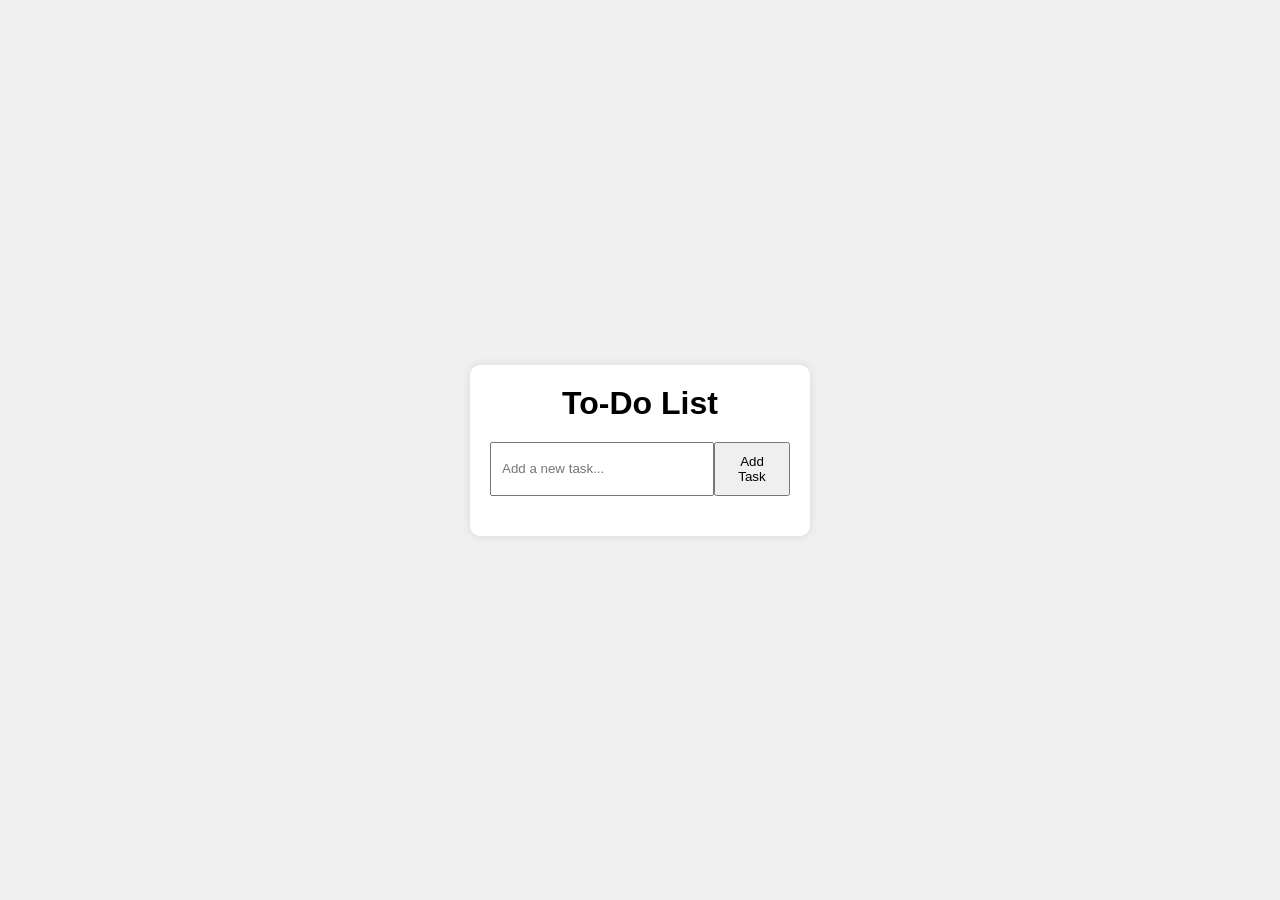
==== index.html @ aa2ca5fa "Initial commit" ====
<!DOCTYPE html>
<html lang="en">

<head>
    <meta charset="UTF-8">
    <meta name="viewport" content="width=device-width, initial-scale=1.0">
    <title>To-Do List App</title>
    <link rel="stylesheet" href="style.css">
</head>

<body>
    <div class="container">
        <h1>To-Do List</h1>
        <div class="input-container">
            <input type="text" id="new-task" placeholder="Add a new task...">
            <button id="add-task-button">Add Task</button>
        </div>
        <ul id="task-list"></ul>
    </div>
    <script src="script.js"></script>
</body>

</html>
---- style.css ----
body {
    font-family: Arial, sans-serif;
    background-color: #f0f0f0;
    display: flex;
    justify-content: center;
    align-items: center;
    height: 100vh;
    margin: 0;
}

.container {
    background-color: #fff;
    padding: 20px;
    border-radius: 10px;
    box-shadow: 0 0 10px rgba(0, 0, 0, 0.1);
    width: 300px;
    text-align: center;
}

h1 {
    margin: 0 0 20px;
}

.input-container {
    display: flex;
    justify-content: space-between;
    margin-bottom: 20px;
}

#new-task {
    width: 70%;
    padding: 10px;
}

#add-task-button {
    padding: 10px;
    cursor: pointer;
}

ul {
    list-style: none;
    padding: 0;
}

li {
    background-color: #f9f9f9;
    padding: 10px;
    margin-bottom: 10px;
    display: flex;
    justify-content: space-between;
    align-items: center;
    border-radius: 5px;
    box-shadow: 0 0 5px rgba(0, 0, 0, 0.1);
}

li.completed {
    text-decoration: line-through;
    color: #888;
}


button.edit,
button.delete {
    margin-left: 5px;
    cursor: pointer;
}
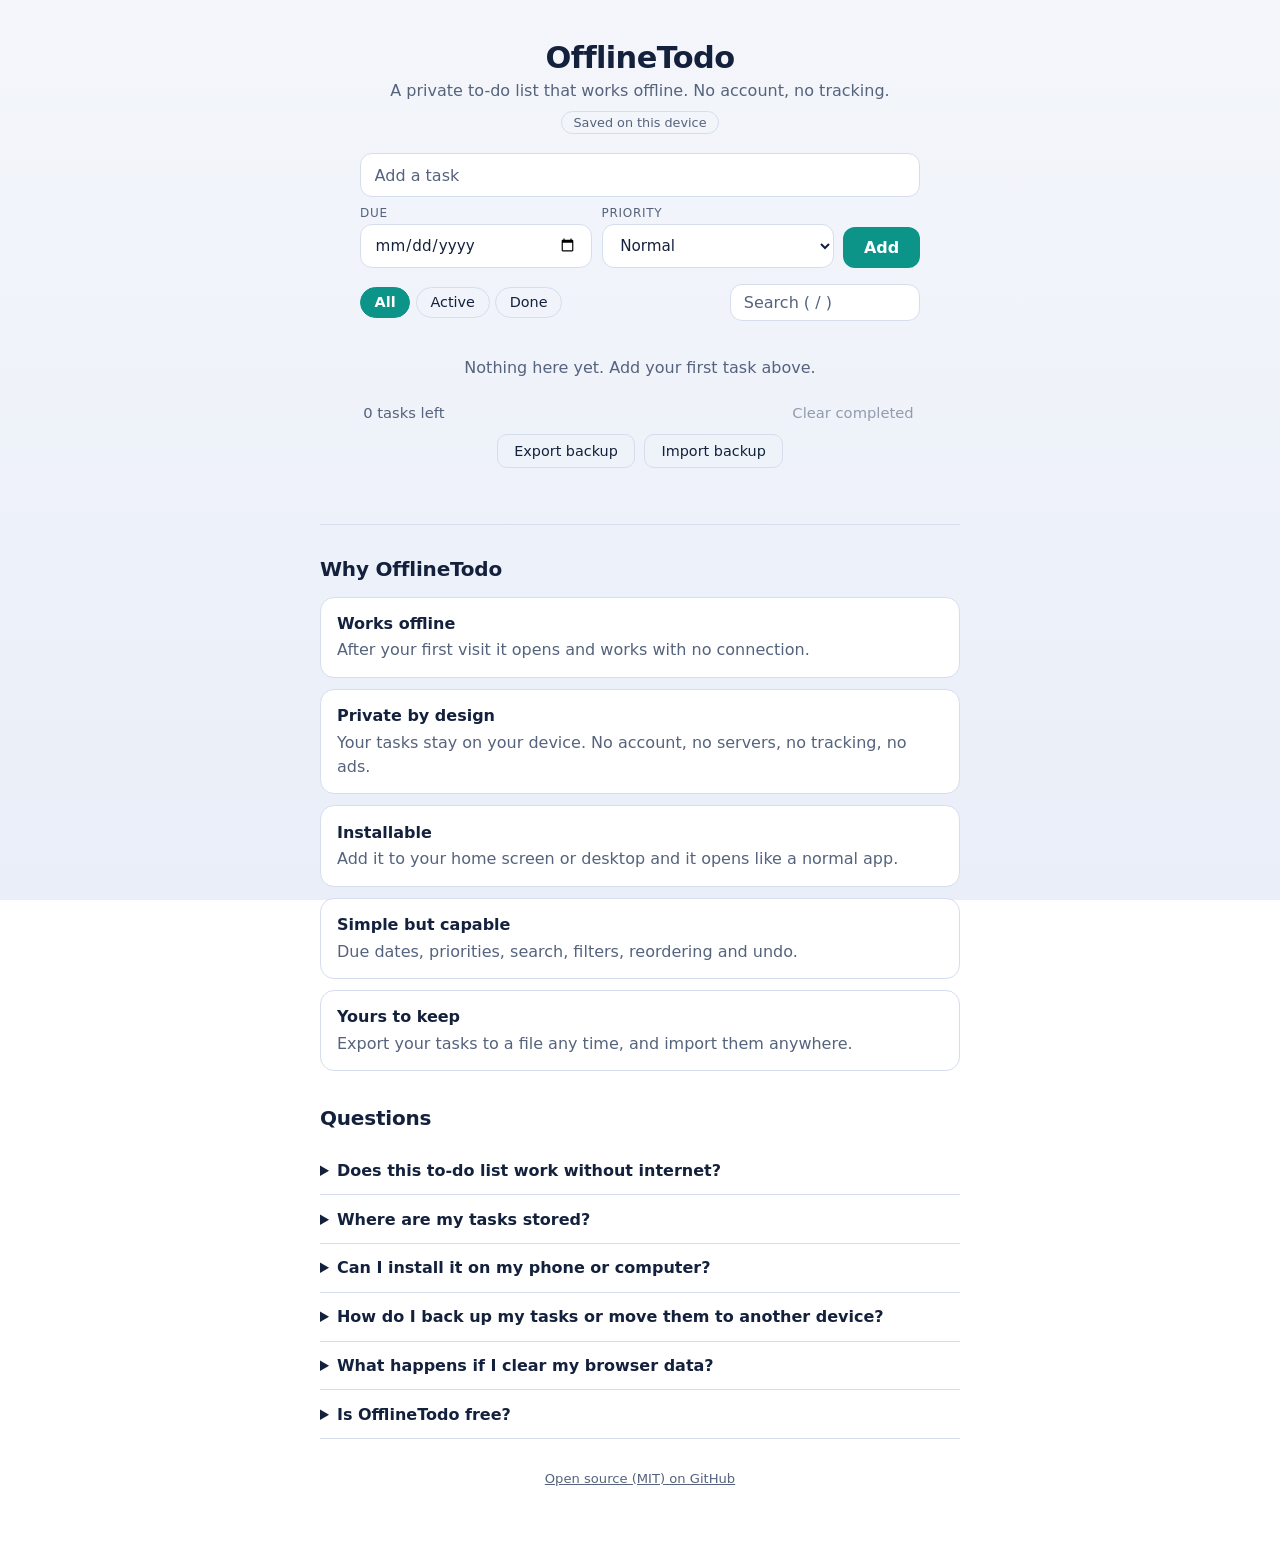
==== commit 439c5966: "Rebuild as OfflineTodo: private offline to-do list with PWA, due dates, priorities, backup; fix edit" ====
--- a/index.html
+++ b/index.html
@@ -4,20 +4,130 @@
 <head>
     <meta charset="UTF-8">
     <meta name="viewport" content="width=device-width, initial-scale=1.0">
-    <title>To-Do List App</title>
+    <title>OfflineTodo: Private To-Do List That Works Offline</title>
+    <meta name="description" content="A free to-do list that works offline and keeps your tasks private on your device. No account, no ads, no tracking. Due dates, priorities, backup and install.">
+    <link rel="canonical" href="https://umar8092.github.io/offlinetodo/">
+    <link rel="icon" href="favicon.svg" type="image/svg+xml">
+    <link rel="apple-touch-icon" href="icons/apple-touch-icon.png">
+    <link rel="manifest" href="manifest.webmanifest">
+    <meta name="theme-color" content="#0f172a">
+    <meta property="og:type" content="website">
+    <meta property="og:site_name" content="OfflineTodo">
+    <meta property="og:locale" content="en_US">
+    <meta property="og:url" content="https://umar8092.github.io/offlinetodo/">
+    <meta property="og:title" content="OfflineTodo: Private To-Do List That Works Offline">
+    <meta property="og:description" content="A free to-do list that works offline and keeps your tasks private on your device. No account, no ads, no tracking.">
+    <meta property="og:image" content="https://umar8092.github.io/offlinetodo/screenshots/social.png">
+    <meta property="og:image:alt" content="OfflineTodo: a private to-do list with tasks, due dates and priorities">
+    <meta name="twitter:card" content="summary_large_image">
+    <script type="application/ld+json">{"@context":"https://schema.org","@type":"WebApplication","name":"OfflineTodo","alternateName":["OfflineTodo Private To-Do List","Offline To-Do List"],"url":"https://umar8092.github.io/offlinetodo/","description":"A free to-do list that works offline and keeps tasks private on your device, with due dates, priorities, search, backup and import.","applicationCategory":"ProductivityApplication","operatingSystem":"Any","browserRequirements":"Requires a modern browser","isAccessibleForFree":true,"keywords":"offline to-do list, private to-do list, to-do list no account, local task list, installable to-do app, task list that works offline","offers":{"@type":"Offer","price":"0","priceCurrency":"USD"},"license":"https://opensource.org/licenses/MIT","author":{"@type":"Person","name":"Muhammad Umar","url":"https://github.com/umar8092"}}</script>
+    <script type="application/ld+json">{"@context":"https://schema.org","@type":"FAQPage","mainEntity":[{"@type":"Question","name":"Does this to-do list work without internet?","acceptedAnswer":{"@type":"Answer","text":"Yes. After the first visit the app is saved in your browser, so it opens and works with no connection. You can add, edit and finish tasks offline."}},{"@type":"Question","name":"Where are my tasks stored?","acceptedAnswer":{"@type":"Answer","text":"Only on your own device, in your browser's local storage. Nothing is sent to a server, and there is no account, no sign-up and no tracking."}},{"@type":"Question","name":"Can I install it on my phone or computer?","acceptedAnswer":{"@type":"Answer","text":"Yes. In Chrome, Edge or Safari, use the browser's install or Add to Home Screen option. It then opens like a normal app and works offline."}},{"@type":"Question","name":"How do I back up my tasks or move them to another device?","acceptedAnswer":{"@type":"Answer","text":"Use Export to save your tasks as a file, then use Import on the other device. Because tasks live only on your device, a backup file is the way to move or protect them."}},{"@type":"Question","name":"What happens if I clear my browser data?","acceptedAnswer":{"@type":"Answer","text":"Your tasks are deleted along with it, because they are stored in the browser. Export a backup now and then to be safe."}},{"@type":"Question","name":"Is OfflineTodo free?","acceptedAnswer":{"@type":"Answer","text":"Yes. It is free and open source under the MIT license, with no ads."}}]}</script>
     <link rel="stylesheet" href="style.css">
 </head>
 
 <body>
-    <div class="container">
-        <h1>To-Do List</h1>
-        <div class="input-container">
-            <input type="text" id="new-task" placeholder="Add a new task...">
-            <button id="add-task-button">Add Task</button>
+    <main class="page">
+        <div class="app">
+            <header>
+                <h1>OfflineTodo</h1>
+                <p class="sub">A private to-do list that works offline. No account, no tracking.</p>
+                <p id="pill" class="pill" role="status" aria-live="polite">Saved on this device</p>
+            </header>
+
+            <p id="storage-warning" class="warning" role="alert" hidden>Your browser is blocking storage, so tasks will not be saved after you close this tab.</p>
+
+            <form id="add-form" class="add" autocomplete="off">
+                <label for="new-text" class="sr-only">New task</label>
+                <input id="new-text" type="text" maxlength="500" placeholder="Add a task" required>
+                <div class="add-row">
+                    <label class="field"><span>Due</span><input id="new-due" type="date"></label>
+                    <label class="field"><span>Priority</span>
+                        <select id="new-priority">
+                            <option value="0">Low</option>
+                            <option value="1" selected>Normal</option>
+                            <option value="2">High</option>
+                        </select>
+                    </label>
+                    <button type="submit" class="primary">Add</button>
+                </div>
+            </form>
+
+            <div class="toolbar">
+                <div id="filters" class="chips" role="group" aria-label="Show tasks">
+                    <button type="button" data-filter="all" aria-pressed="true">All</button>
+                    <button type="button" data-filter="active" aria-pressed="false">Active</button>
+                    <button type="button" data-filter="done" aria-pressed="false">Done</button>
+                </div>
+                <label for="search" class="sr-only">Search tasks</label>
+                <input id="search" type="search" placeholder="Search ( / )">
+            </div>
+
+            <ul id="list" class="list"></ul>
+            <p id="empty" class="empty" hidden></p>
+
+            <div class="summary">
+                <span id="left" aria-live="polite">0 tasks left</span>
+                <button type="button" id="clear-done" class="link">Clear completed</button>
+            </div>
+
+            <div class="backup">
+                <button type="button" id="export">Export backup</button>
+                <button type="button" id="import-btn">Import backup</button>
+                <input id="import-file" type="file" accept="application/json,.json" hidden>
+            </div>
         </div>
-        <ul id="task-list"></ul>
+
+        <section class="info" aria-labelledby="why-title">
+            <h2 id="why-title">Why OfflineTodo</h2>
+            <ul class="uses">
+                <li><strong>Works offline</strong> After your first visit it opens and works with no connection.</li>
+                <li><strong>Private by design</strong> Your tasks stay on your device. No account, no servers, no tracking, no ads.</li>
+                <li><strong>Installable</strong> Add it to your home screen or desktop and it opens like a normal app.</li>
+                <li><strong>Simple but capable</strong> Due dates, priorities, search, filters, reordering and undo.</li>
+                <li><strong>Yours to keep</strong> Export your tasks to a file any time, and import them anywhere.</li>
+            </ul>
+
+            <h2>Questions</h2>
+            <div class="faq">
+                <details>
+                    <summary>Does this to-do list work without internet?</summary>
+                    <p>Yes. After the first visit the app is saved in your browser, so it opens and works with no connection. You can add, edit and finish tasks offline.</p>
+                </details>
+                <details>
+                    <summary>Where are my tasks stored?</summary>
+                    <p>Only on your own device, in your browser's local storage. Nothing is sent to a server, and there is no account, no sign-up and no tracking.</p>
+                </details>
+                <details>
+                    <summary>Can I install it on my phone or computer?</summary>
+                    <p>Yes. In Chrome, Edge or Safari, use the browser's install or Add to Home Screen option. It then opens like a normal app and works offline.</p>
+                </details>
+                <details>
+                    <summary>How do I back up my tasks or move them to another device?</summary>
+                    <p>Use Export to save your tasks as a file, then use Import on the other device. Because tasks live only on your device, a backup file is the way to move or protect them.</p>
+                </details>
+                <details>
+                    <summary>What happens if I clear my browser data?</summary>
+                    <p>Your tasks are deleted along with it, because they are stored in the browser. Export a backup now and then to be safe.</p>
+                </details>
+                <details>
+                    <summary>Is OfflineTodo free?</summary>
+                    <p>Yes. It is free and open source under the MIT license, with no ads.</p>
+                </details>
+            </div>
+        </section>
+
+        <footer>
+            <a href="https://github.com/umar8092/offlinetodo" target="_blank" rel="noopener">Open source (MIT) on GitHub</a>
+        </footer>
+    </main>
+
+    <div id="toast" class="toast" role="status" aria-live="polite" hidden>
+        <span id="toast-text"></span>
+        <button type="button" id="toast-undo" class="link" hidden>Undo</button>
     </div>
+
+    <script src="core.js"></script>
     <script src="script.js"></script>
 </body>
 
-</html>+</html>
--- a/style.css
+++ b/style.css
@@ -1,66 +1,156 @@
+:root {
+    --bg: #0f172a;
+    --bg2: #111c33;
+    --card: rgba(255, 255, 255, .06);
+    --line: rgba(255, 255, 255, .14);
+    --ink: #f1f5f9;
+    --muted: #a5b4c8;
+    --accent: #5eead4;
+    --accent-ink: #062a25;
+    --danger: #fda4af;
+    --warn: #fcd34d;
+    color-scheme: dark;
+}
+
+@media (prefers-color-scheme: light) {
+    :root {
+        --bg: #f4f6fb;
+        --bg2: #e9eef8;
+        --card: #ffffff;
+        --line: #d6dded;
+        --ink: #14213d;
+        --muted: #55637d;
+        --accent: #0d9488;
+        --accent-ink: #ffffff;
+        --danger: #be123c;
+        --warn: #a16207;
+        color-scheme: light;
+    }
+}
+
+* { box-sizing: border-box; }
+
 body {
-    font-family: Arial, sans-serif;
-    background-color: #f0f0f0;
+    margin: 0;
+    min-height: 100vh;
+    padding: clamp(1rem, 4vw, 2.5rem) 1rem 5rem;
     display: flex;
     justify-content: center;
-    align-items: center;
-    height: 100vh;
-    margin: 0;
+    font-family: system-ui, -apple-system, "Segoe UI", Roboto, sans-serif;
+    color: var(--ink);
+    background: linear-gradient(180deg, var(--bg), var(--bg2)) fixed;
+    touch-action: manipulation;
 }
 
-.container {
-    background-color: #fff;
-    padding: 20px;
-    border-radius: 10px;
-    box-shadow: 0 0 10px rgba(0, 0, 0, 0.1);
-    width: 300px;
-    text-align: center;
+.page { width: min(640px, 100%); }
+.app { width: min(560px, 100%); margin: 0 auto; }
+
+header { text-align: center; margin-bottom: 1.2rem; }
+h1 { margin: 0; font-size: 1.9rem; letter-spacing: -.02em; }
+.sub { margin: .35rem 0 .7rem; color: var(--muted); }
+.pill { display: inline-block; margin: 0; padding: .2rem .7rem; border-radius: 999px; font-size: .8rem; border: 1px solid var(--line); color: var(--muted); }
+.pill.ok { color: var(--accent); border-color: var(--accent); }
+
+.sr-only { position: absolute; width: 1px; height: 1px; overflow: hidden; clip: rect(0 0 0 0); white-space: nowrap; }
+
+button, input, select { font: inherit; color: inherit; }
+:focus-visible { outline: 2px solid var(--accent); outline-offset: 2px; }
+
+input[type="text"], input[type="search"], input[type="date"], select {
+    width: 100%;
+    padding: .7rem .85rem;
+    border-radius: 12px;
+    border: 1px solid var(--line);
+    background: var(--card);
 }
+input::placeholder { color: var(--muted); }
 
-h1 {
-    margin: 0 0 20px;
+.warning { padding: .7rem .9rem; border-radius: 12px; border: 1px solid var(--warn); color: var(--warn); font-size: .92rem; }
+
+.add { display: grid; gap: .6rem; margin-bottom: 1rem; }
+.add-row { display: grid; grid-template-columns: 1fr 1fr auto; gap: .6rem; align-items: end; }
+.field { display: grid; gap: .2rem; font-size: .75rem; color: var(--muted); text-transform: uppercase; letter-spacing: .06em; }
+.field input, .field select { text-transform: none; letter-spacing: 0; font-size: .95rem; color: var(--ink); }
+
+button.primary { padding: .7rem 1.3rem; border: 0; border-radius: 12px; background: var(--accent); color: var(--accent-ink); font-weight: 700; cursor: pointer; }
+button.primary:hover { filter: brightness(1.08); }
+
+.toolbar { display: flex; gap: .6rem; align-items: center; margin-bottom: .8rem; }
+.toolbar input { max-width: 190px; margin-left: auto; padding: .5rem .8rem; }
+.chips { display: flex; gap: .35rem; }
+.chips button { padding: .4rem .85rem; border-radius: 999px; border: 1px solid var(--line); background: transparent; cursor: pointer; font-size: .9rem; }
+.chips button[aria-pressed="true"] { background: var(--accent); color: var(--accent-ink); border-color: var(--accent); font-weight: 600; }
+
+.list { margin: 0; padding: 0; list-style: none; display: grid; gap: .5rem; }
+.task {
+    display: grid;
+    grid-template-columns: auto 1fr auto;
+    gap: .7rem;
+    align-items: center;
+    padding: .7rem .8rem;
+    border-radius: 14px;
+    border: 1px solid var(--line);
+    background: var(--card);
+    border-left: 4px solid var(--line);
 }
+.task.p2 { border-left-color: var(--danger); }
+.task.p0 { border-left-color: var(--muted); }
+.task.dragging { opacity: .45; }
+.task input[type="checkbox"] { width: 22px; height: 22px; accent-color: var(--accent); cursor: pointer; }
+.task .body { min-width: 0; }
+.task .text { overflow-wrap: anywhere; }
+.task.done .text { text-decoration: line-through; color: var(--muted); }
+.meta { display: flex; flex-wrap: wrap; gap: .4rem; margin-top: .2rem; font-size: .78rem; }
+.tag { padding: .05rem .5rem; border-radius: 999px; border: 1px solid var(--line); color: var(--muted); }
+.tag.overdue { color: var(--danger); border-color: var(--danger); }
+.tag.today { color: var(--warn); border-color: var(--warn); }
+.tag.high { color: var(--danger); border-color: var(--danger); }
+.task.done .tag { opacity: .6; }
+.edit-input { width: 100%; padding: .4rem .6rem; }
 
-.input-container {
-    display: flex;
-    justify-content: space-between;
-    margin-bottom: 20px;
+.actions { display: flex; gap: .15rem; }
+.actions button { width: 34px; height: 34px; border: 0; border-radius: 8px; background: transparent; color: var(--muted); cursor: pointer; font-size: 1rem; }
+.actions button:hover { background: var(--line); color: var(--ink); }
+.actions button:disabled { opacity: .3; cursor: default; background: transparent; }
+
+.empty { margin: 1.5rem 0; text-align: center; color: var(--muted); }
+
+.summary { display: flex; justify-content: space-between; align-items: center; margin: 1rem .2rem .6rem; color: var(--muted); font-size: .92rem; }
+button.link { border: 0; background: none; color: var(--accent); cursor: pointer; text-decoration: underline; padding: .2rem; }
+button.link:disabled { color: var(--muted); text-decoration: none; cursor: default; opacity: .6; }
+
+.backup { display: flex; justify-content: center; gap: .6rem; margin-top: .6rem; }
+.backup button { padding: .5rem 1rem; border-radius: 10px; border: 1px solid var(--line); background: transparent; cursor: pointer; font-size: .9rem; }
+.backup button:hover { background: var(--card); }
+
+.toast {
+    position: fixed; left: 50%; bottom: 1.2rem; transform: translateX(-50%);
+    display: flex; gap: .8rem; align-items: center;
+    padding: .7rem 1rem; border-radius: 12px;
+    background: var(--ink); color: var(--bg);
+    box-shadow: 0 10px 30px rgba(0, 0, 0, .35);
+    max-width: calc(100% - 2rem);
 }
+.toast[hidden] { display: none; }
+.toast button.link { color: var(--bg); font-weight: 700; }
 
-#new-task {
-    width: 70%;
-    padding: 10px;
+.info { margin-top: 3.5rem; padding-top: 2rem; border-top: 1px solid var(--line); }
+.info h2 { margin: 0 0 1rem; font-size: 1.25rem; letter-spacing: -.01em; }
+.info h2:not(:first-child) { margin-top: 2.2rem; }
+.uses { margin: 0; padding: 0; list-style: none; display: grid; gap: .7rem; }
+.uses li { padding: .9rem 1rem; border-radius: 14px; background: var(--card); border: 1px solid var(--line); color: var(--muted); line-height: 1.5; }
+.uses strong { display: block; color: var(--ink); margin-bottom: .15rem; }
+.faq details { border-bottom: 1px solid var(--line); padding: .9rem 0; }
+.faq summary { cursor: pointer; font-weight: 600; }
+.faq p { margin: .6rem 0 0; color: var(--muted); line-height: 1.6; }
+
+footer { margin-top: 2rem; text-align: center; font-size: .82rem; }
+footer a { color: var(--muted); }
+
+@media (max-width: 440px) {
+    .add-row { grid-template-columns: 1fr 1fr; }
+    .add-row .primary { grid-column: 1 / -1; }
+    .toolbar { flex-wrap: wrap; }
+    .toolbar input { max-width: none; margin-left: 0; flex: 1 1 100%; }
+    .actions button { width: 30px; }
 }
-
-#add-task-button {
-    padding: 10px;
-    cursor: pointer;
-}
-
-ul {
-    list-style: none;
-    padding: 0;
-}
-
-li {
-    background-color: #f9f9f9;
-    padding: 10px;
-    margin-bottom: 10px;
-    display: flex;
-    justify-content: space-between;
-    align-items: center;
-    border-radius: 5px;
-    box-shadow: 0 0 5px rgba(0, 0, 0, 0.1);
-}
-
-li.completed {
-    text-decoration: line-through;
-    color: #888;
-}
-
-
-button.edit,
-button.delete {
-    margin-left: 5px;
-    cursor: pointer;
-}
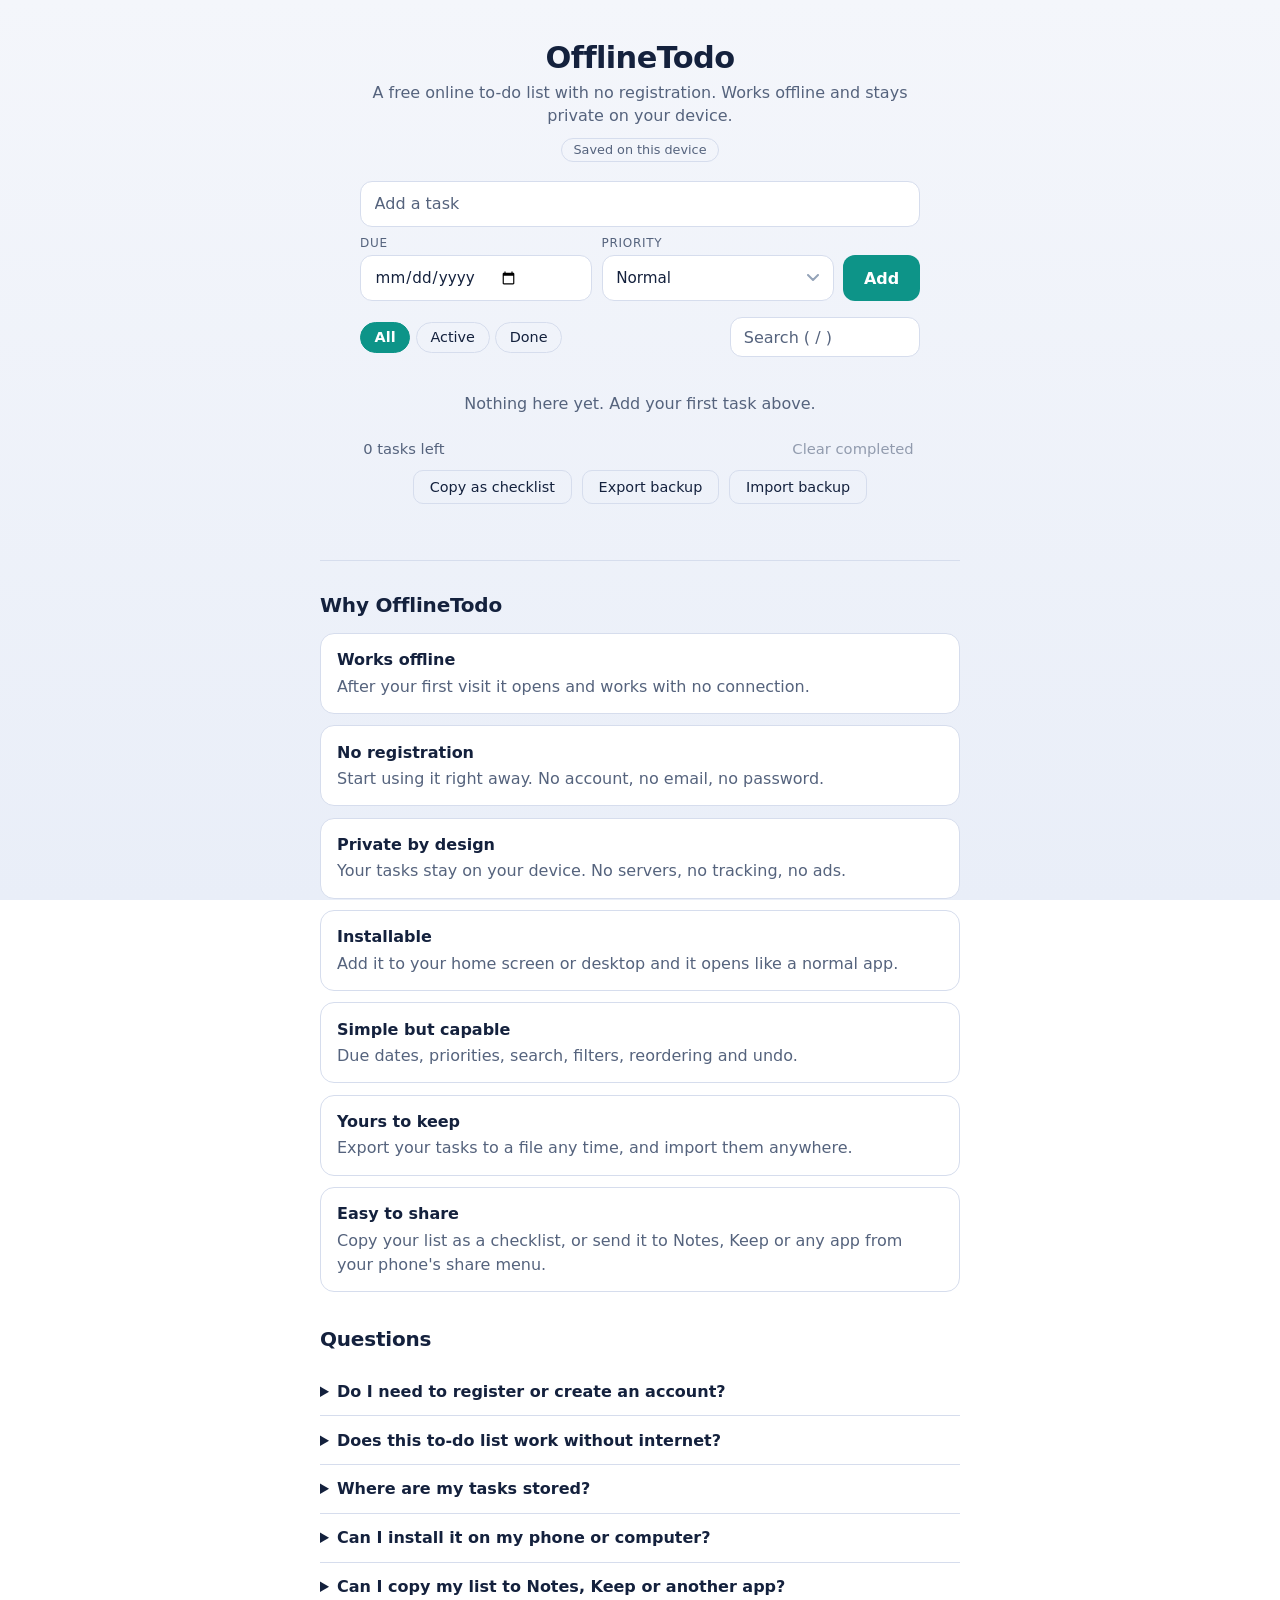
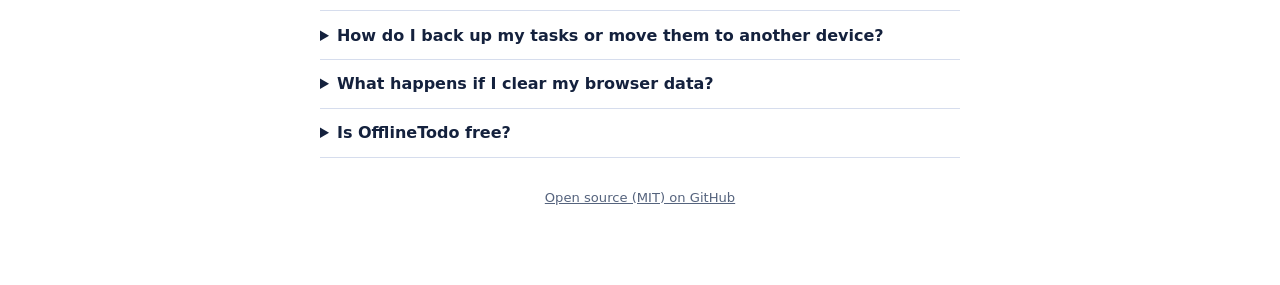
==== commit 06deddd8: "Add Copy as checklist and Share; keyword-focused title, tagline, FAQ and structured data" ====
--- a/index.html
+++ b/index.html
@@ -4,8 +4,8 @@
 <head>
     <meta charset="UTF-8">
     <meta name="viewport" content="width=device-width, initial-scale=1.0">
-    <title>OfflineTodo: Private To-Do List That Works Offline</title>
-    <meta name="description" content="A free to-do list that works offline and keeps your tasks private on your device. No account, no ads, no tracking. Due dates, priorities, backup and install.">
+    <title>Free To-Do List, No Registration, Works Offline | OfflineTodo</title>
+    <meta name="description" content="Free online to-do list with no registration. Works offline and keeps your tasks private on your device. Due dates, priorities, backup and share. No ads.">
     <link rel="canonical" href="https://umar8092.github.io/offlinetodo/">
     <link rel="icon" href="favicon.svg" type="image/svg+xml">
     <link rel="apple-touch-icon" href="icons/apple-touch-icon.png">
@@ -15,13 +15,13 @@
     <meta property="og:site_name" content="OfflineTodo">
     <meta property="og:locale" content="en_US">
     <meta property="og:url" content="https://umar8092.github.io/offlinetodo/">
-    <meta property="og:title" content="OfflineTodo: Private To-Do List That Works Offline">
-    <meta property="og:description" content="A free to-do list that works offline and keeps your tasks private on your device. No account, no ads, no tracking.">
+    <meta property="og:title" content="Free To-Do List, No Registration, Works Offline | OfflineTodo">
+    <meta property="og:description" content="A free online to-do list with no registration. Works offline and keeps your tasks private on your device. No ads, no tracking.">
     <meta property="og:image" content="https://umar8092.github.io/offlinetodo/screenshots/social.png">
     <meta property="og:image:alt" content="OfflineTodo: a private to-do list with tasks, due dates and priorities">
     <meta name="twitter:card" content="summary_large_image">
-    <script type="application/ld+json">{"@context":"https://schema.org","@type":"WebApplication","name":"OfflineTodo","alternateName":["OfflineTodo Private To-Do List","Offline To-Do List"],"url":"https://umar8092.github.io/offlinetodo/","description":"A free to-do list that works offline and keeps tasks private on your device, with due dates, priorities, search, backup and import.","applicationCategory":"ProductivityApplication","operatingSystem":"Any","browserRequirements":"Requires a modern browser","isAccessibleForFree":true,"keywords":"offline to-do list, private to-do list, to-do list no account, local task list, installable to-do app, task list that works offline","offers":{"@type":"Offer","price":"0","priceCurrency":"USD"},"license":"https://opensource.org/licenses/MIT","author":{"@type":"Person","name":"Muhammad Umar","url":"https://github.com/umar8092"}}</script>
-    <script type="application/ld+json">{"@context":"https://schema.org","@type":"FAQPage","mainEntity":[{"@type":"Question","name":"Does this to-do list work without internet?","acceptedAnswer":{"@type":"Answer","text":"Yes. After the first visit the app is saved in your browser, so it opens and works with no connection. You can add, edit and finish tasks offline."}},{"@type":"Question","name":"Where are my tasks stored?","acceptedAnswer":{"@type":"Answer","text":"Only on your own device, in your browser's local storage. Nothing is sent to a server, and there is no account, no sign-up and no tracking."}},{"@type":"Question","name":"Can I install it on my phone or computer?","acceptedAnswer":{"@type":"Answer","text":"Yes. In Chrome, Edge or Safari, use the browser's install or Add to Home Screen option. It then opens like a normal app and works offline."}},{"@type":"Question","name":"How do I back up my tasks or move them to another device?","acceptedAnswer":{"@type":"Answer","text":"Use Export to save your tasks as a file, then use Import on the other device. Because tasks live only on your device, a backup file is the way to move or protect them."}},{"@type":"Question","name":"What happens if I clear my browser data?","acceptedAnswer":{"@type":"Answer","text":"Your tasks are deleted along with it, because they are stored in the browser. Export a backup now and then to be safe."}},{"@type":"Question","name":"Is OfflineTodo free?","acceptedAnswer":{"@type":"Answer","text":"Yes. It is free and open source under the MIT license, with no ads."}}]}</script>
+    <script type="application/ld+json">{"@context":"https://schema.org","@type":"WebApplication","name":"OfflineTodo","alternateName":["OfflineTodo Free Online To-Do List","Offline To-Do List","To-Do List No Registration"],"url":"https://umar8092.github.io/offlinetodo/","description":"A free online to-do list with no registration. Works offline and keeps tasks private on your device, with due dates, priorities, search, backup, import and share.","applicationCategory":"ProductivityApplication","operatingSystem":"Any","browserRequirements":"Requires a modern browser","isAccessibleForFree":true,"keywords":"free online to-do list, to-do list no registration, offline to-do list, private to-do list, to-do list no account, installable to-do app, checklist maker","offers":{"@type":"Offer","price":"0","priceCurrency":"USD"},"license":"https://opensource.org/licenses/MIT","author":{"@type":"Person","name":"Muhammad Umar","url":"https://github.com/umar8092"}}</script>
+    <script type="application/ld+json">{"@context":"https://schema.org","@type":"FAQPage","mainEntity":[{"@type":"Question","name":"Do I need to register or create an account?","acceptedAnswer":{"@type":"Answer","text":"No. There is no registration, no sign-up and no login. Open the page and start adding tasks. Your list is saved on your device."}},{"@type":"Question","name":"Does this to-do list work without internet?","acceptedAnswer":{"@type":"Answer","text":"Yes. After the first visit the app is saved in your browser, so it opens and works with no connection. You can add, edit and finish tasks offline."}},{"@type":"Question","name":"Where are my tasks stored?","acceptedAnswer":{"@type":"Answer","text":"Only on your own device, in your browser's local storage. Nothing is sent to a server, and there is no account, no sign-up and no tracking."}},{"@type":"Question","name":"Can I install it on my phone or computer?","acceptedAnswer":{"@type":"Answer","text":"Yes. In Chrome, Edge or Safari, use the browser's install or Add to Home Screen option. It then opens like a normal app and works offline."}},{"@type":"Question","name":"Can I copy my list to Notes, Keep or another app?","acceptedAnswer":{"@type":"Answer","text":"Yes. Use Copy as checklist to copy your tasks as plain text, one per line, ready to paste anywhere. On a phone, the Share button sends the list straight to Notes, Keep, Messages or any other app."}},{"@type":"Question","name":"How do I back up my tasks or move them to another device?","acceptedAnswer":{"@type":"Answer","text":"Use Export backup to save your tasks as a file, then use Import backup on the other device. Because tasks live only on your device, a backup file is the way to move or protect them."}},{"@type":"Question","name":"What happens if I clear my browser data?","acceptedAnswer":{"@type":"Answer","text":"Your tasks are deleted along with it, because they are stored in the browser. Export a backup now and then to be safe."}},{"@type":"Question","name":"Is OfflineTodo free?","acceptedAnswer":{"@type":"Answer","text":"Yes. It is free and open source under the MIT license, with no ads."}}]}</script>
     <link rel="stylesheet" href="style.css">
 </head>
 
@@ -30,7 +30,7 @@
         <div class="app">
             <header>
                 <h1>OfflineTodo</h1>
-                <p class="sub">A private to-do list that works offline. No account, no tracking.</p>
+                <h2 class="sub">A free online to-do list with no registration. Works offline and stays private on your device.</h2>
                 <p id="pill" class="pill" role="status" aria-live="polite">Saved on this device</p>
             </header>
 
@@ -71,6 +71,8 @@
             </div>
 
             <div class="backup">
+                <button type="button" id="copy">Copy as checklist</button>
+                <button type="button" id="share" hidden>Share</button>
                 <button type="button" id="export">Export backup</button>
                 <button type="button" id="import-btn">Import backup</button>
                 <input id="import-file" type="file" accept="application/json,.json" hidden>
@@ -81,14 +83,20 @@
             <h2 id="why-title">Why OfflineTodo</h2>
             <ul class="uses">
                 <li><strong>Works offline</strong> After your first visit it opens and works with no connection.</li>
-                <li><strong>Private by design</strong> Your tasks stay on your device. No account, no servers, no tracking, no ads.</li>
+                <li><strong>No registration</strong> Start using it right away. No account, no email, no password.</li>
+                <li><strong>Private by design</strong> Your tasks stay on your device. No servers, no tracking, no ads.</li>
                 <li><strong>Installable</strong> Add it to your home screen or desktop and it opens like a normal app.</li>
                 <li><strong>Simple but capable</strong> Due dates, priorities, search, filters, reordering and undo.</li>
                 <li><strong>Yours to keep</strong> Export your tasks to a file any time, and import them anywhere.</li>
+                <li><strong>Easy to share</strong> Copy your list as a checklist, or send it to Notes, Keep or any app from your phone's share menu.</li>
             </ul>
 
             <h2>Questions</h2>
             <div class="faq">
+                <details>
+                    <summary>Do I need to register or create an account?</summary>
+                    <p>No. There is no registration, no sign-up and no login. Open the page and start adding tasks. Your list is saved on your device.</p>
+                </details>
                 <details>
                     <summary>Does this to-do list work without internet?</summary>
                     <p>Yes. After the first visit the app is saved in your browser, so it opens and works with no connection. You can add, edit and finish tasks offline.</p>
@@ -102,8 +110,12 @@
                     <p>Yes. In Chrome, Edge or Safari, use the browser's install or Add to Home Screen option. It then opens like a normal app and works offline.</p>
                 </details>
                 <details>
+                    <summary>Can I copy my list to Notes, Keep or another app?</summary>
+                    <p>Yes. Use Copy as checklist to copy your tasks as plain text, one per line, ready to paste anywhere. On a phone, the Share button sends the list straight to Notes, Keep, Messages or any other app.</p>
+                </details>
+                <details>
                     <summary>How do I back up my tasks or move them to another device?</summary>
-                    <p>Use Export to save your tasks as a file, then use Import on the other device. Because tasks live only on your device, a backup file is the way to move or protect them.</p>
+                    <p>Use Export backup to save your tasks as a file, then use Import backup on the other device. Because tasks live only on your device, a backup file is the way to move or protect them.</p>
                 </details>
                 <details>
                     <summary>What happens if I clear my browser data?</summary>
--- a/style.css
+++ b/style.css
@@ -47,7 +47,7 @@
 
 header { text-align: center; margin-bottom: 1.2rem; }
 h1 { margin: 0; font-size: 1.9rem; letter-spacing: -.02em; }
-.sub { margin: .35rem 0 .7rem; color: var(--muted); }
+.sub { margin: .35rem 0 .7rem; color: var(--muted); font-size: 1rem; font-weight: 400; line-height: 1.45; }
 .pill { display: inline-block; margin: 0; padding: .2rem .7rem; border-radius: 999px; font-size: .8rem; border: 1px solid var(--line); color: var(--muted); }
 .pill.ok { color: var(--accent); border-color: var(--accent); }
 
@@ -58,25 +58,42 @@
 
 input[type="text"], input[type="search"], input[type="date"], select {
     width: 100%;
-    padding: .7rem .85rem;
+    min-width: 0;
+    height: 46px;
+    padding: 0 .85rem;
+    font-size: 1rem;              /* 16px stops iPhone from zooming in on focus */
+    line-height: 1.2;
     border-radius: 12px;
     border: 1px solid var(--line);
-    background: var(--card);
+    background-color: var(--card);
+    -webkit-appearance: none;     /* every browser draws these differently; make them identical */
+    appearance: none;
 }
+select {
+    padding-right: 2.2rem;
+    background-image: url("data:image/svg+xml,%3Csvg xmlns='http://www.w3.org/2000/svg' width='12' height='8' viewBox='0 0 12 8'%3E%3Cpath d='M1 1l5 5 5-5' fill='none' stroke='%2394a3b8' stroke-width='2' stroke-linecap='round' stroke-linejoin='round'/%3E%3C/svg%3E");
+    background-repeat: no-repeat;
+    background-position: right .85rem center;
+}
+input[type="date"] { display: flex; align-items: center; text-align: left; }
+input[type="date"]::-webkit-date-and-time-value { text-align: left; min-height: 1.2em; margin: 0; }
+input[type="date"]::-webkit-datetime-edit { padding: 0; flex: 1; line-height: 1.2; }
+input[type="search"]::-webkit-search-decoration { -webkit-appearance: none; }
 input::placeholder { color: var(--muted); }
 
 .warning { padding: .7rem .9rem; border-radius: 12px; border: 1px solid var(--warn); color: var(--warn); font-size: .92rem; }
 
 .add { display: grid; gap: .6rem; margin-bottom: 1rem; }
-.add-row { display: grid; grid-template-columns: 1fr 1fr auto; gap: .6rem; align-items: end; }
-.field { display: grid; gap: .2rem; font-size: .75rem; color: var(--muted); text-transform: uppercase; letter-spacing: .06em; }
+.add-row { display: grid; grid-template-columns: minmax(0, 1fr) minmax(0, 1fr) auto; gap: .6rem; align-items: end; }
+.add-row > * { min-width: 0; }
+.field { display: grid; gap: .3rem; min-width: 0; font-size: .75rem; color: var(--muted); text-transform: uppercase; letter-spacing: .06em; }
 .field input, .field select { text-transform: none; letter-spacing: 0; font-size: .95rem; color: var(--ink); }
 
-button.primary { padding: .7rem 1.3rem; border: 0; border-radius: 12px; background: var(--accent); color: var(--accent-ink); font-weight: 700; cursor: pointer; }
+button.primary { height: 46px; padding: 0 1.3rem; border: 0; border-radius: 12px; background: var(--accent); color: var(--accent-ink); font-weight: 700; cursor: pointer; }
 button.primary:hover { filter: brightness(1.08); }
 
 .toolbar { display: flex; gap: .6rem; align-items: center; margin-bottom: .8rem; }
-.toolbar input { max-width: 190px; margin-left: auto; padding: .5rem .8rem; }
+.toolbar input { max-width: 190px; margin-left: auto; height: 40px; padding: 0 .8rem; }
 .chips { display: flex; gap: .35rem; }
 .chips button { padding: .4rem .85rem; border-radius: 999px; border: 1px solid var(--line); background: transparent; cursor: pointer; font-size: .9rem; }
 .chips button[aria-pressed="true"] { background: var(--accent); color: var(--accent-ink); border-color: var(--accent); font-weight: 600; }
@@ -106,7 +123,7 @@
 .tag.today { color: var(--warn); border-color: var(--warn); }
 .tag.high { color: var(--danger); border-color: var(--danger); }
 .task.done .tag { opacity: .6; }
-.edit-input { width: 100%; padding: .4rem .6rem; }
+.edit-input { width: 100%; height: 40px; padding: 0 .6rem; }
 
 .actions { display: flex; gap: .15rem; }
 .actions button { width: 34px; height: 34px; border: 0; border-radius: 8px; background: transparent; color: var(--muted); cursor: pointer; font-size: 1rem; }
@@ -119,7 +136,7 @@
 button.link { border: 0; background: none; color: var(--accent); cursor: pointer; text-decoration: underline; padding: .2rem; }
 button.link:disabled { color: var(--muted); text-decoration: none; cursor: default; opacity: .6; }
 
-.backup { display: flex; justify-content: center; gap: .6rem; margin-top: .6rem; }
+.backup { display: flex; flex-wrap: wrap; justify-content: center; gap: .6rem; margin-top: .6rem; }
 .backup button { padding: .5rem 1rem; border-radius: 10px; border: 1px solid var(--line); background: transparent; cursor: pointer; font-size: .9rem; }
 .backup button:hover { background: var(--card); }
 
@@ -148,7 +165,7 @@
 footer a { color: var(--muted); }
 
 @media (max-width: 440px) {
-    .add-row { grid-template-columns: 1fr 1fr; }
+    .add-row { grid-template-columns: minmax(0, 1fr) minmax(0, 1fr); }
     .add-row .primary { grid-column: 1 / -1; }
     .toolbar { flex-wrap: wrap; }
     .toolbar input { max-width: none; margin-left: 0; flex: 1 1 100%; }
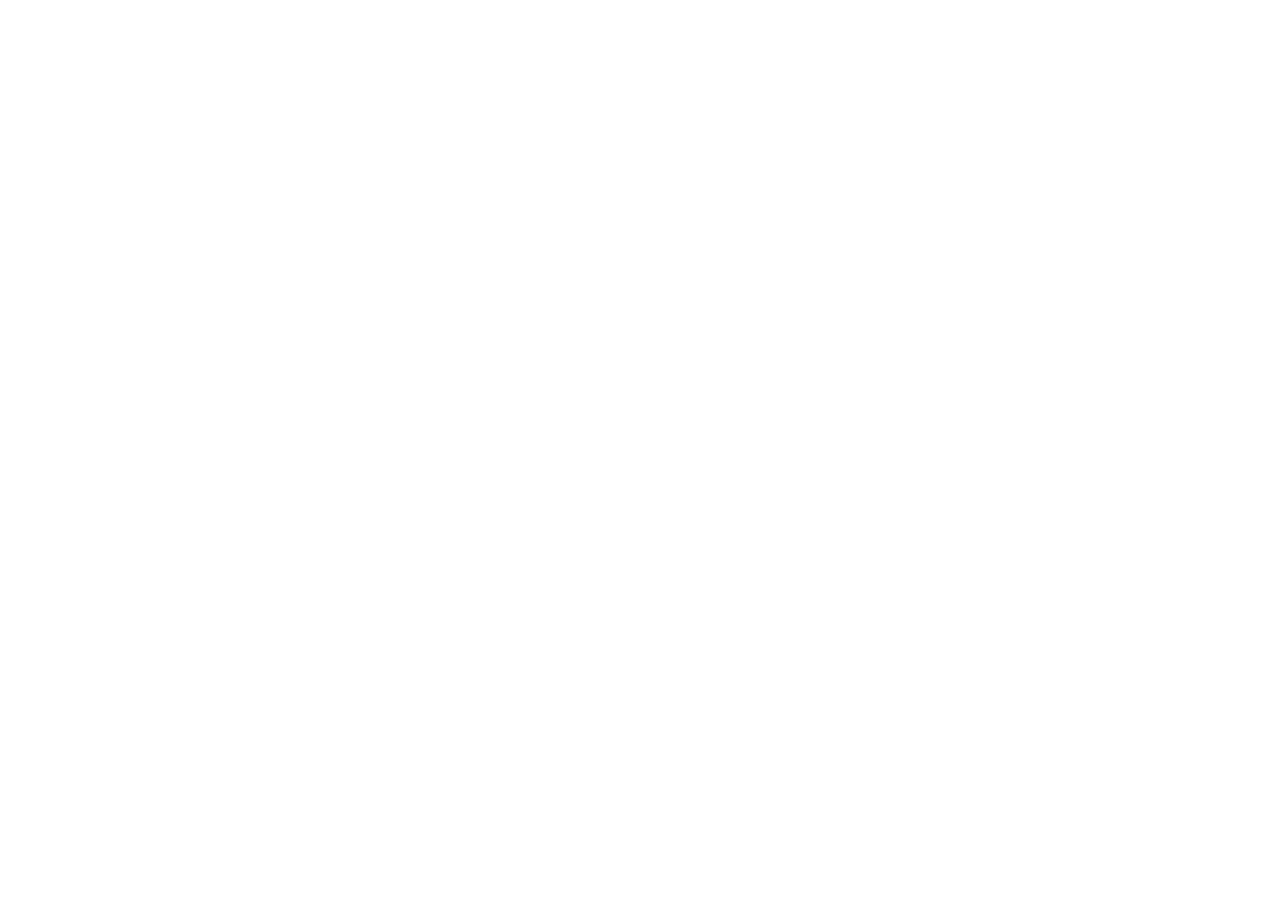
==== commit 95f8ef55: "Moved to /apps/offlinetodo" ====
--- a/index.html
+++ b/index.html
@@ -1,145 +1,7 @@
-<!DOCTYPE html>
-<html lang="en">
-
-<head>
-    <meta charset="UTF-8">
-    <meta name="viewport" content="width=device-width, initial-scale=1.0">
-    <title>Free To-Do List, No Registration, Works Offline | OfflineTodo</title>
-    <meta name="description" content="Free online to-do list with no registration. Works offline and keeps your tasks private on your device. Due dates, priorities, backup and share. No ads.">
-    <link rel="canonical" href="https://umar8092.github.io/offlinetodo/">
-    <link rel="icon" href="favicon.svg" type="image/svg+xml">
-    <link rel="apple-touch-icon" href="icons/apple-touch-icon.png">
-    <link rel="manifest" href="manifest.webmanifest">
-    <meta name="theme-color" content="#0f172a">
-    <meta property="og:type" content="website">
-    <meta property="og:site_name" content="OfflineTodo">
-    <meta property="og:locale" content="en_US">
-    <meta property="og:url" content="https://umar8092.github.io/offlinetodo/">
-    <meta property="og:title" content="Free To-Do List, No Registration, Works Offline | OfflineTodo">
-    <meta property="og:description" content="A free online to-do list with no registration. Works offline and keeps your tasks private on your device. No ads, no tracking.">
-    <meta property="og:image" content="https://umar8092.github.io/offlinetodo/screenshots/social.png">
-    <meta property="og:image:alt" content="OfflineTodo: a private to-do list with tasks, due dates and priorities">
-    <meta name="twitter:card" content="summary_large_image">
-    <script type="application/ld+json">{"@context":"https://schema.org","@type":"WebApplication","name":"OfflineTodo","alternateName":["OfflineTodo Free Online To-Do List","Offline To-Do List","To-Do List No Registration"],"url":"https://umar8092.github.io/offlinetodo/","description":"A free online to-do list with no registration. Works offline and keeps tasks private on your device, with due dates, priorities, search, backup, import and share.","applicationCategory":"ProductivityApplication","operatingSystem":"Any","browserRequirements":"Requires a modern browser","isAccessibleForFree":true,"keywords":"free online to-do list, to-do list no registration, offline to-do list, private to-do list, to-do list no account, installable to-do app, checklist maker","offers":{"@type":"Offer","price":"0","priceCurrency":"USD"},"license":"https://opensource.org/licenses/MIT","author":{"@type":"Person","name":"Muhammad Umar","url":"https://github.com/umar8092"}}</script>
-    <script type="application/ld+json">{"@context":"https://schema.org","@type":"FAQPage","mainEntity":[{"@type":"Question","name":"Do I need to register or create an account?","acceptedAnswer":{"@type":"Answer","text":"No. There is no registration, no sign-up and no login. Open the page and start adding tasks. Your list is saved on your device."}},{"@type":"Question","name":"Does this to-do list work without internet?","acceptedAnswer":{"@type":"Answer","text":"Yes. After the first visit the app is saved in your browser, so it opens and works with no connection. You can add, edit and finish tasks offline."}},{"@type":"Question","name":"Where are my tasks stored?","acceptedAnswer":{"@type":"Answer","text":"Only on your own device, in your browser's local storage. Nothing is sent to a server, and there is no account, no sign-up and no tracking."}},{"@type":"Question","name":"Can I install it on my phone or computer?","acceptedAnswer":{"@type":"Answer","text":"Yes. In Chrome, Edge or Safari, use the browser's install or Add to Home Screen option. It then opens like a normal app and works offline."}},{"@type":"Question","name":"Can I copy my list to Notes, Keep or another app?","acceptedAnswer":{"@type":"Answer","text":"Yes. Use Copy as checklist to copy your tasks as plain text, one per line, ready to paste anywhere. On a phone, the Share button sends the list straight to Notes, Keep, Messages or any other app."}},{"@type":"Question","name":"How do I back up my tasks or move them to another device?","acceptedAnswer":{"@type":"Answer","text":"Use Export backup to save your tasks as a file, then use Import backup on the other device. Because tasks live only on your device, a backup file is the way to move or protect them."}},{"@type":"Question","name":"What happens if I clear my browser data?","acceptedAnswer":{"@type":"Answer","text":"Your tasks are deleted along with it, because they are stored in the browser. Export a backup now and then to be safe."}},{"@type":"Question","name":"Is OfflineTodo free?","acceptedAnswer":{"@type":"Answer","text":"Yes. It is free and open source under the MIT license, with no ads."}}]}</script>
-    <link rel="stylesheet" href="style.css">
-</head>
-
-<body>
-    <main class="page">
-        <div class="app">
-            <header>
-                <h1>OfflineTodo</h1>
-                <h2 class="sub">A free online to-do list with no registration. Works offline and stays private on your device.</h2>
-                <p id="pill" class="pill" role="status" aria-live="polite">Saved on this device</p>
-            </header>
-
-            <p id="storage-warning" class="warning" role="alert" hidden>Your browser is blocking storage, so tasks will not be saved after you close this tab.</p>
-
-            <form id="add-form" class="add" autocomplete="off">
-                <label for="new-text" class="sr-only">New task</label>
-                <input id="new-text" type="text" maxlength="500" placeholder="Add a task" required>
-                <div class="add-row">
-                    <label class="field"><span>Due</span><input id="new-due" type="date"></label>
-                    <label class="field"><span>Priority</span>
-                        <select id="new-priority">
-                            <option value="0">Low</option>
-                            <option value="1" selected>Normal</option>
-                            <option value="2">High</option>
-                        </select>
-                    </label>
-                    <button type="submit" class="primary">Add</button>
-                </div>
-            </form>
-
-            <div class="toolbar">
-                <div id="filters" class="chips" role="group" aria-label="Show tasks">
-                    <button type="button" data-filter="all" aria-pressed="true">All</button>
-                    <button type="button" data-filter="active" aria-pressed="false">Active</button>
-                    <button type="button" data-filter="done" aria-pressed="false">Done</button>
-                </div>
-                <label for="search" class="sr-only">Search tasks</label>
-                <input id="search" type="search" placeholder="Search ( / )">
-            </div>
-
-            <ul id="list" class="list"></ul>
-            <p id="empty" class="empty" hidden></p>
-
-            <div class="summary">
-                <span id="left" aria-live="polite">0 tasks left</span>
-                <button type="button" id="clear-done" class="link">Clear completed</button>
-            </div>
-
-            <div class="backup">
-                <button type="button" id="copy">Copy as checklist</button>
-                <button type="button" id="share" hidden>Share</button>
-                <button type="button" id="export">Export backup</button>
-                <button type="button" id="import-btn">Import backup</button>
-                <input id="import-file" type="file" accept="application/json,.json" hidden>
-            </div>
-        </div>
-
-        <section class="info" aria-labelledby="why-title">
-            <h2 id="why-title">Why OfflineTodo</h2>
-            <ul class="uses">
-                <li><strong>Works offline</strong> After your first visit it opens and works with no connection.</li>
-                <li><strong>No registration</strong> Start using it right away. No account, no email, no password.</li>
-                <li><strong>Private by design</strong> Your tasks stay on your device. No servers, no tracking, no ads.</li>
-                <li><strong>Installable</strong> Add it to your home screen or desktop and it opens like a normal app.</li>
-                <li><strong>Simple but capable</strong> Due dates, priorities, search, filters, reordering and undo.</li>
-                <li><strong>Yours to keep</strong> Export your tasks to a file any time, and import them anywhere.</li>
-                <li><strong>Easy to share</strong> Copy your list as a checklist, or send it to Notes, Keep or any app from your phone's share menu.</li>
-            </ul>
-
-            <h2>Questions</h2>
-            <div class="faq">
-                <details>
-                    <summary>Do I need to register or create an account?</summary>
-                    <p>No. There is no registration, no sign-up and no login. Open the page and start adding tasks. Your list is saved on your device.</p>
-                </details>
-                <details>
-                    <summary>Does this to-do list work without internet?</summary>
-                    <p>Yes. After the first visit the app is saved in your browser, so it opens and works with no connection. You can add, edit and finish tasks offline.</p>
-                </details>
-                <details>
-                    <summary>Where are my tasks stored?</summary>
-                    <p>Only on your own device, in your browser's local storage. Nothing is sent to a server, and there is no account, no sign-up and no tracking.</p>
-                </details>
-                <details>
-                    <summary>Can I install it on my phone or computer?</summary>
-                    <p>Yes. In Chrome, Edge or Safari, use the browser's install or Add to Home Screen option. It then opens like a normal app and works offline.</p>
-                </details>
-                <details>
-                    <summary>Can I copy my list to Notes, Keep or another app?</summary>
-                    <p>Yes. Use Copy as checklist to copy your tasks as plain text, one per line, ready to paste anywhere. On a phone, the Share button sends the list straight to Notes, Keep, Messages or any other app.</p>
-                </details>
-                <details>
-                    <summary>How do I back up my tasks or move them to another device?</summary>
-                    <p>Use Export backup to save your tasks as a file, then use Import backup on the other device. Because tasks live only on your device, a backup file is the way to move or protect them.</p>
-                </details>
-                <details>
-                    <summary>What happens if I clear my browser data?</summary>
-                    <p>Your tasks are deleted along with it, because they are stored in the browser. Export a backup now and then to be safe.</p>
-                </details>
-                <details>
-                    <summary>Is OfflineTodo free?</summary>
-                    <p>Yes. It is free and open source under the MIT license, with no ads.</p>
-                </details>
-            </div>
-        </section>
-
-        <footer>
-            <a href="https://github.com/umar8092/offlinetodo" target="_blank" rel="noopener">Open source (MIT) on GitHub</a>
-        </footer>
-    </main>
-
-    <div id="toast" class="toast" role="status" aria-live="polite" hidden>
-        <span id="toast-text"></span>
-        <button type="button" id="toast-undo" class="link" hidden>Undo</button>
-    </div>
-
-    <script src="core.js"></script>
-    <script src="script.js"></script>
-</body>
-
-</html>
+<!doctype html>
+<html lang="en"><head><meta charset="utf-8"><meta name="viewport" content="width=device-width,initial-scale=1">
+<title>Moved</title>
+<link rel="canonical" href="https://umar8092.github.io/apps/offlinetodo/">
+<meta http-equiv="refresh" content="0;url=https://umar8092.github.io/apps/offlinetodo/">
+<script>location.replace("https://umar8092.github.io/apps/offlinetodo/"+location.search+location.hash)</script>
+</head><body><p>This app has moved to <a href="https://umar8092.github.io/apps/offlinetodo/">https://umar8092.github.io/apps/offlinetodo/</a>.</p></body></html>
